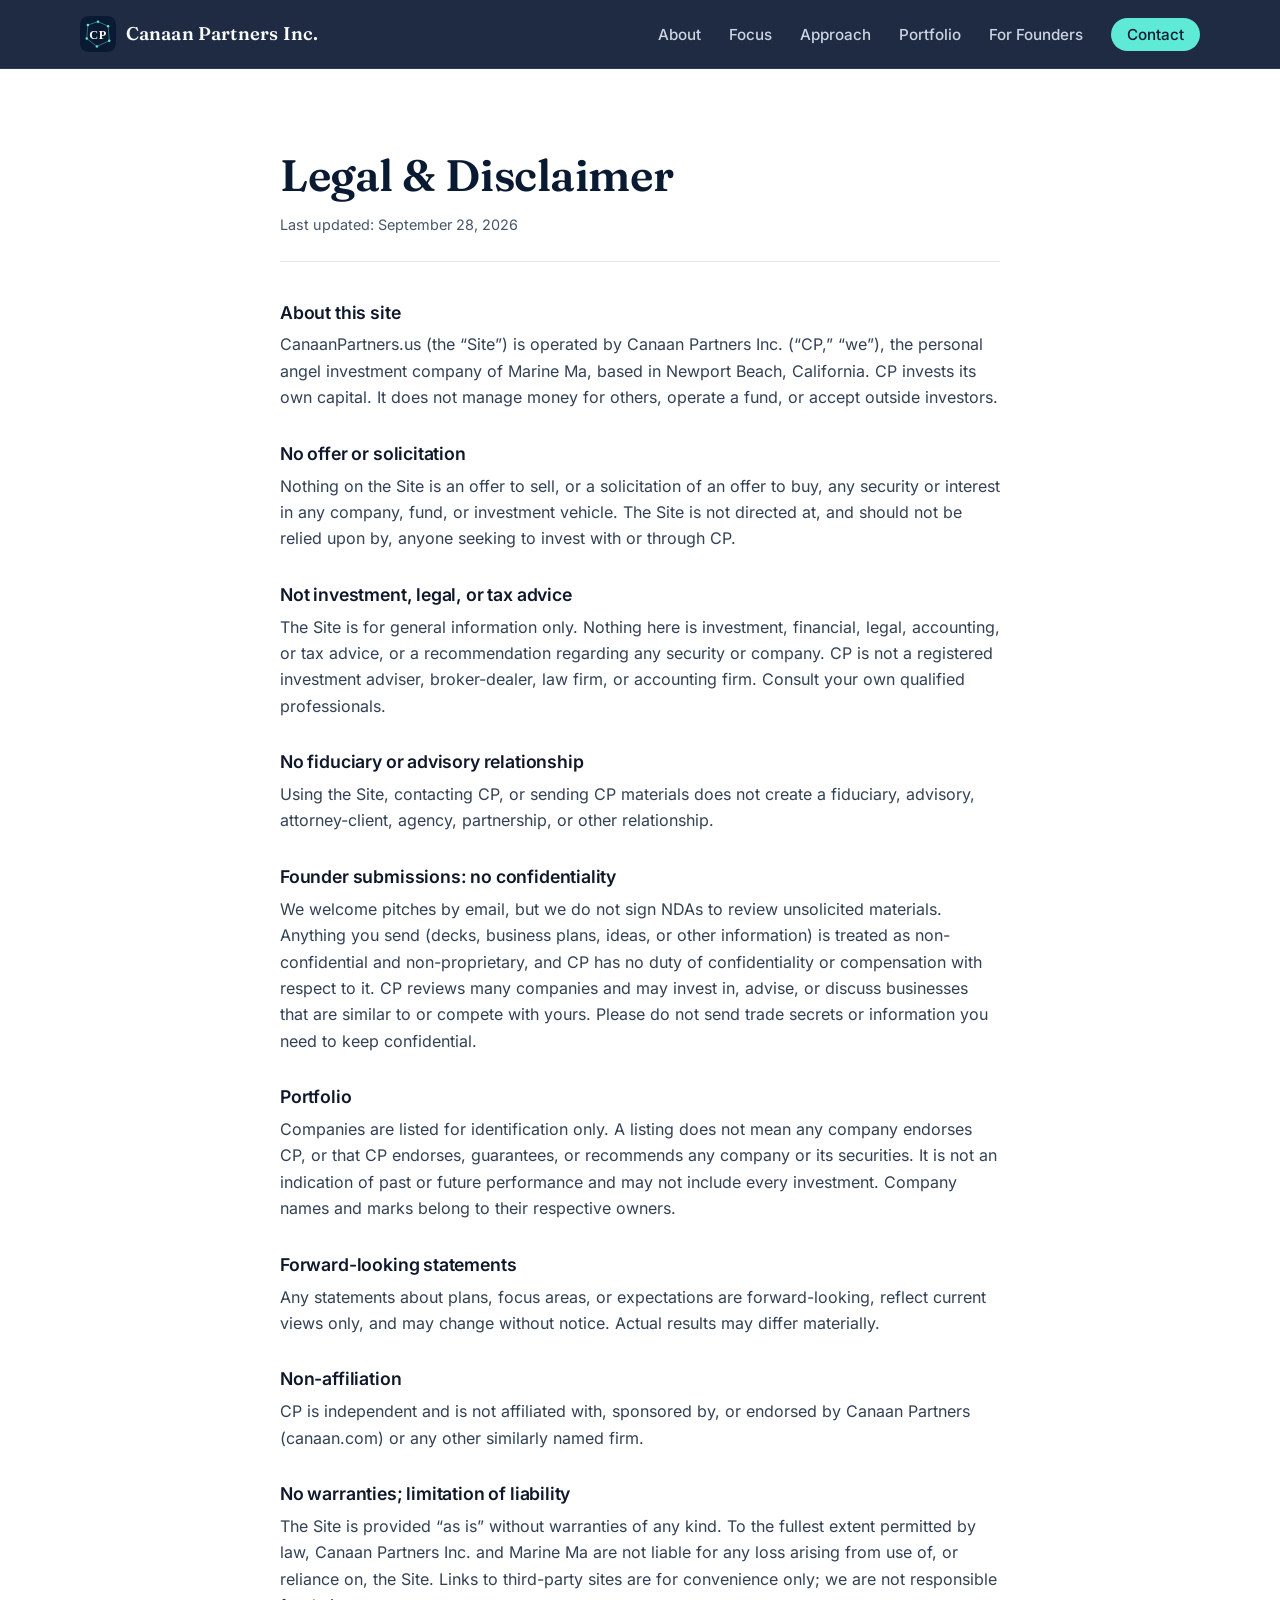
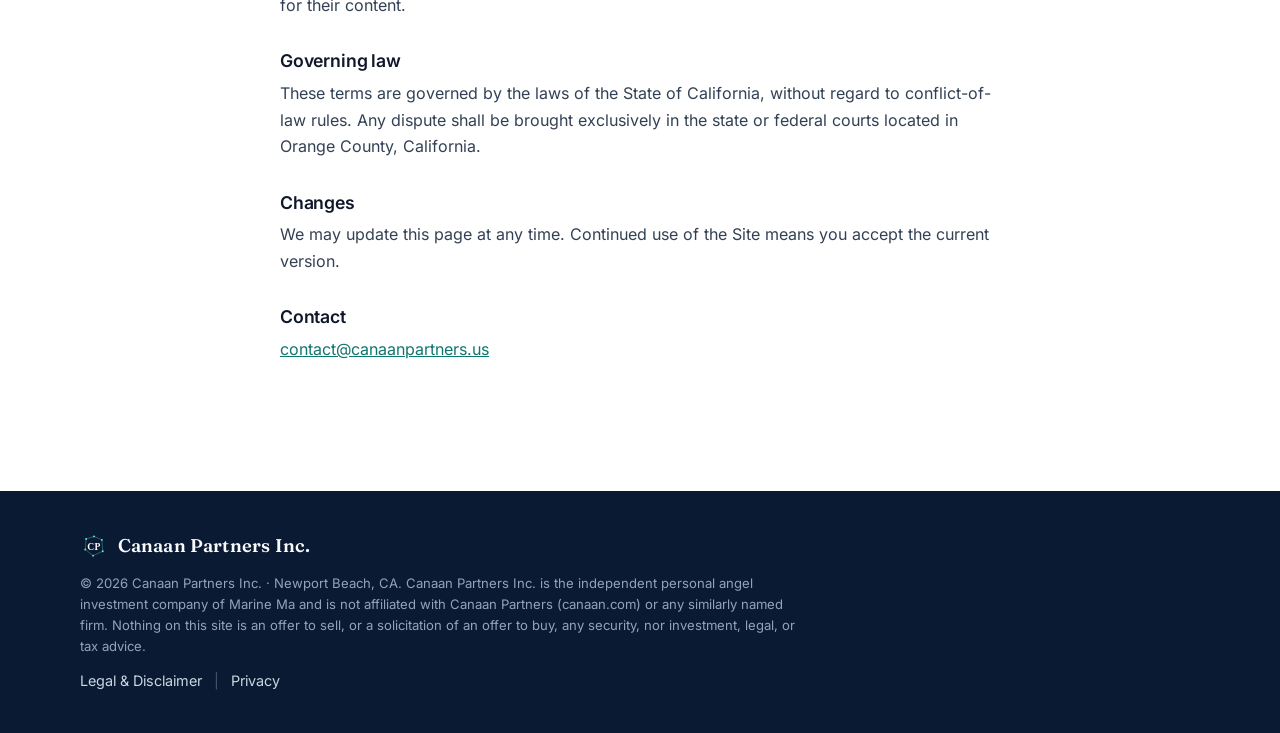
==== legal.html @ b254f06f "Initial site for CanaanPartners.us" ====
<!doctype html>
<html lang="en">
<head>
  <meta charset="utf-8">
  <meta name="viewport" content="width=device-width, initial-scale=1">
  <title>Legal &amp; Disclaimer — Canaan Partners Inc.</title>
  <meta name="description" content="Legal information and disclaimers for CanaanPartners.us.">
  <link rel="icon" type="image/svg+xml" href="assets/favicon.svg">
  <link rel="stylesheet" href="assets/styles.css">
</head>
<body>
  <header class="site-header" id="top">
    <nav class="nav container" aria-label="Primary">
      <a class="brand" href="index.html"><img src="assets/logo.svg" alt="" width="36" height="36"><span>Canaan Partners Inc.</span></a>
      <button class="nav-toggle" aria-expanded="false" aria-controls="nav-links" aria-label="Toggle menu"><span></span><span></span><span></span></button>
      <ul class="nav-links" id="nav-links">
        <li><a href="index.html#about">About</a></li>
        <li><a href="index.html#focus">Focus</a></li>
        <li><a href="index.html#approach">Approach</a></li>
        <li><a href="index.html#portfolio">Portfolio</a></li>
        <li><a href="index.html#founders">For Founders</a></li>
        <li><a href="index.html#contact" class="nav-cta">Contact</a></li>
      </ul>
    </nav>
  </header>

  <main class="legal-page">
    <div class="container legal">
      <h1>Legal &amp; Disclaimer</h1>
      <p class="updated">Last updated: September 28, 2026</p>
      <section>
        <h2>About this site</h2>
        <p>CanaanPartners.us (the “Site”) is operated by Canaan Partners Inc. (“CP,” “we”), the personal angel investment company of Marine Ma, based in Newport Beach, California. CP invests its own capital. It does not manage money for others, operate a fund, or accept outside investors.</p>
      </section>
      <section>
        <h2>No offer or solicitation</h2>
        <p>Nothing on the Site is an offer to sell, or a solicitation of an offer to buy, any security or interest in any company, fund, or investment vehicle. The Site is not directed at, and should not be relied upon by, anyone seeking to invest with or through CP.</p>
      </section>
      <section>
        <h2>Not investment, legal, or tax advice</h2>
        <p>The Site is for general information only. Nothing here is investment, financial, legal, accounting, or tax advice, or a recommendation regarding any security or company. CP is not a registered investment adviser, broker-dealer, law firm, or accounting firm. Consult your own qualified professionals.</p>
      </section>
      <section>
        <h2>No fiduciary or advisory relationship</h2>
        <p>Using the Site, contacting CP, or sending CP materials does not create a fiduciary, advisory, attorney-client, agency, partnership, or other relationship.</p>
      </section>
      <section>
        <h2>Founder submissions: no confidentiality</h2>
        <p>We welcome pitches by email, but we do not sign NDAs to review unsolicited materials. Anything you send (decks, business plans, ideas, or other information) is treated as non-confidential and non-proprietary, and CP has no duty of confidentiality or compensation with respect to it. CP reviews many companies and may invest in, advise, or discuss businesses that are similar to or compete with yours. Please do not send trade secrets or information you need to keep confidential.</p>
      </section>
      <section>
        <h2>Portfolio</h2>
        <p>Companies are listed for identification only. A listing does not mean any company endorses CP, or that CP endorses, guarantees, or recommends any company or its securities. It is not an indication of past or future performance and may not include every investment. Company names and marks belong to their respective owners.</p>
      </section>
      <section>
        <h2>Forward-looking statements</h2>
        <p>Any statements about plans, focus areas, or expectations are forward-looking, reflect current views only, and may change without notice. Actual results may differ materially.</p>
      </section>
      <section>
        <h2>Non-affiliation</h2>
        <p>CP is independent and is not affiliated with, sponsored by, or endorsed by Canaan Partners (canaan.com) or any other similarly named firm.</p>
      </section>
      <section>
        <h2>No warranties; limitation of liability</h2>
        <p>The Site is provided “as is” without warranties of any kind. To the fullest extent permitted by law, Canaan Partners Inc. and Marine Ma are not liable for any loss arising from use of, or reliance on, the Site. Links to third-party sites are for convenience only; we are not responsible for their content.</p>
      </section>
      <section>
        <h2>Governing law</h2>
        <p>These terms are governed by the laws of the State of California, without regard to conflict-of-law rules. Any dispute shall be brought exclusively in the state or federal courts located in Orange County, California.</p>
      </section>
      <section>
        <h2>Changes</h2>
        <p>We may update this page at any time. Continued use of the Site means you accept the current version.</p>
      </section>
      <section>
        <h2>Contact</h2>
        <p><a href="mailto:contact@canaanpartners.us">contact@canaanpartners.us</a></p>
      </section>
    </div>
  </main>

  <footer class="site-footer">
    <div class="container footer-inner">
      <a class="brand" href="index.html"><img src="assets/logo.svg" alt="" width="28" height="28"><span>Canaan Partners Inc.</span></a>
      <p class="disclaimer">© 2026 Canaan Partners Inc. · Newport Beach, CA. Canaan Partners Inc. is the independent personal angel investment company of Marine Ma and is not affiliated with Canaan Partners (canaan.com) or any similarly named firm. Nothing on this site is an offer to sell, or a solicitation of an offer to buy, any security, nor investment, legal, or tax advice.</p>
      <p class="footer-links"><a href="legal.html">Legal &amp; Disclaimer</a> <span aria-hidden="true">|</span> <a href="privacy.html">Privacy</a></p>
    </div>
  </footer>

  <script src="assets/main.js"></script>
</body>
</html>
---- assets/styles.css ----
/* Self-hosted fonts (SIL OFL 1.1; licenses in assets/fonts/) */
@font-face { font-family: "Fraunces"; font-style: normal; font-weight: 400; font-display: swap; src: url("fonts/fraunces-latin-400-normal.woff2") format("woff2"); }
@font-face { font-family: "Fraunces"; font-style: normal; font-weight: 600; font-display: swap; src: url("fonts/fraunces-latin-600-normal.woff2") format("woff2"); }
@font-face { font-family: "Inter"; font-style: normal; font-weight: 400; font-display: swap; src: url("fonts/inter-latin-400-normal.woff2") format("woff2"); }
@font-face { font-family: "Inter"; font-style: normal; font-weight: 500; font-display: swap; src: url("fonts/inter-latin-500-normal.woff2") format("woff2"); }
@font-face { font-family: "Inter"; font-style: normal; font-weight: 600; font-display: swap; src: url("fonts/inter-latin-600-normal.woff2") format("woff2"); }

:root {
  --navy: #0b1a33;
  --navy-2: #102447;
  --ink: #0f172a;
  --muted: #475569;
  --line: #e2e8f0;
  --bg: #ffffff;
  --bg-alt: #f5f8fb;
  --teal: #5eead4;
  --teal-deep: #0f766e;
  --radius: 14px;
  --serif: "Fraunces", Georgia, "Times New Roman", "Songti SC", "Noto Serif SC", "Noto Serif CJK SC", serif;
  --sans: "Inter", system-ui, -apple-system, "Segoe UI", Roboto, "Helvetica Neue", Arial, "PingFang SC", "Noto Sans SC", "Noto Sans CJK SC", "Microsoft YaHei", sans-serif;
}
* { box-sizing: border-box; }
html { scroll-behavior: smooth; }
body { margin: 0; font-family: var(--sans); color: var(--ink); background: var(--bg); line-height: 1.65; -webkit-font-smoothing: antialiased; }
img, svg { max-width: 100%; display: block; }
a { color: var(--teal-deep); }
h1, h2, h3 { line-height: 1.2; margin: 0 0 .6em; }
h1, h2 { font-family: var(--serif); font-weight: 600; letter-spacing: -.01em; }
h2 { font-size: clamp(1.75rem, 3.2vw, 2.5rem); }
h3 { font-size: 1.125rem; font-weight: 600; }
p { margin: 0 0 1em; }
.container { width: min(1120px, 100% - 2.5rem); margin-inline: auto; }

/* Header */
.site-header { position: sticky; top: 0; z-index: 50; background: rgba(11, 26, 51, .92); backdrop-filter: blur(10px); border-bottom: 1px solid rgba(94, 234, 212, .12); }
.nav { display: flex; align-items: center; justify-content: space-between; height: 68px; }
.brand { display: inline-flex; align-items: center; gap: .6rem; text-decoration: none; color: #f8fafc; font-family: var(--serif); font-weight: 600; font-size: 1.15rem; letter-spacing: .01em; }
.brand img { border-radius: 8px; }
.nav-links { display: flex; gap: 1.75rem; list-style: none; margin: 0; padding: 0; align-items: center; }
.nav-links a { color: #cbd5e1; text-decoration: none; font-size: .95rem; font-weight: 500; transition: color .2s; }
.nav-links a:hover { color: #fff; }
.nav-links .nav-cta { color: var(--navy); background: var(--teal); padding: .45rem 1rem; border-radius: 999px; }
.nav-links .nav-cta:hover { color: var(--navy); background: #99f6e4; }
.nav-toggle { display: none; background: none; border: 0; padding: .5rem; cursor: pointer; }
.nav-toggle span { display: block; width: 22px; height: 2px; background: #e2e8f0; margin: 5px 0; border-radius: 2px; }

/* Hero */
.hero { position: relative; overflow: hidden; background: radial-gradient(1200px 600px at 75% 30%, #14315e 0%, var(--navy) 60%); color: #e2e8f0; padding: clamp(5rem, 12vw, 9rem) 0 clamp(5rem, 10vw, 8rem); }
.hero-network { position: absolute; inset: 0; width: 100%; height: 100%; opacity: .9; }
.hero-inner { position: relative; max-width: 1120px; }
.hero h1 { font-size: clamp(2.75rem, 7vw, 5rem); color: #fff; margin-bottom: .3em; }
.lede { font-size: clamp(1.1rem, 2vw, 1.35rem); max-width: 36ch; color: #cbd5e1; }
.eyebrow { text-transform: uppercase; letter-spacing: .14em; font-size: .78rem; font-weight: 600; color: var(--teal); margin-bottom: 1rem; }
.eyebrow.dark { color: var(--teal-deep); }
.hero-actions { display: flex; gap: 1rem; flex-wrap: wrap; margin-top: 2rem; }
.btn { display: inline-block; padding: .8rem 1.5rem; border-radius: 999px; font-weight: 600; text-decoration: none; transition: transform .15s, background .2s, border-color .2s; }
.btn:hover { transform: translateY(-1px); }
.btn-primary { background: var(--teal); color: var(--navy); }
.btn-primary:hover { background: #99f6e4; }
.btn-ghost { border: 1px solid rgba(226, 232, 240, .35); color: #e2e8f0; }
.btn-ghost:hover { border-color: var(--teal); }

/* Sections */
.section { padding: clamp(4rem, 8vw, 6.5rem) 0; }
.section-alt { background: var(--bg-alt); background-image: radial-gradient(rgba(15, 118, 110, .08) 1px, transparent 1px); background-size: 22px 22px; }
.section-intro { color: var(--muted); max-width: 60ch; font-size: 1.05rem; margin-bottom: 2.5rem; }
.two-col { display: grid; grid-template-columns: 1fr 1.2fr; gap: clamp(2rem, 5vw, 5rem); align-items: start; }
.prose p { color: var(--muted); font-size: 1.075rem; }

/* Cards */
.cards { display: grid; grid-template-columns: repeat(auto-fit, minmax(290px, 1fr)); gap: 1.25rem; }
.card { background: #fff; border: 1px solid var(--line); border-radius: var(--radius); padding: 1.75rem; transition: transform .2s, box-shadow .2s, border-color .2s; }
.card:hover { transform: translateY(-3px); box-shadow: 0 12px 30px -12px rgba(11, 26, 51, .18); border-color: rgba(15, 118, 110, .35); }
.card-icon { width: 44px; height: 44px; color: var(--teal-deep); margin-bottom: 1rem; }
.card p { color: var(--muted); margin: 0; font-size: .98rem; }

/* Steps */
.steps { list-style: none; padding: 0; margin: 2rem 0 3rem; display: grid; grid-template-columns: repeat(3, 1fr); gap: 2rem; counter-reset: none; }
.steps li { border-top: 2px solid var(--navy); padding-top: 1.25rem; }
.step-num { font-family: var(--serif); font-size: 1.5rem; color: var(--teal-deep); display: block; margin-bottom: .5rem; }
.steps p { color: var(--muted); margin: 0; }

.about-meta { list-style: none; padding: 0; margin: 1.5rem 0 0; display: grid; gap: .4rem; }
.about-meta li { font-weight: 500; color: var(--ink); }
.about-meta span { text-transform: uppercase; letter-spacing: .12em; font-size: .75rem; font-weight: 600; color: var(--muted); margin-right: .6rem; }
.prose .about-intro { font-size: 1.2rem; color: var(--ink); line-height: 1.55; }
.founder-card { margin-top: 2rem; padding: 1.5rem 1.75rem; border: 1px solid var(--line); border-left: 3px solid var(--teal-deep); border-radius: var(--radius); background: var(--bg-alt); }
.founder-card .founder-name { font-family: var(--serif); font-size: 1.35rem; font-weight: 600; color: var(--navy); margin: 0; }
.prose .founder-card .founder-role { font-size: .85rem; text-transform: uppercase; letter-spacing: .1em; color: var(--teal-deep); font-weight: 600; margin: .15rem 0 1rem; }
.founder-card ul { margin: 0; padding-left: 1.1rem; color: var(--muted); font-size: .98rem; }
.founder-card li { margin-bottom: .5rem; }
.founder-card li:last-child { margin-bottom: 0; }
.founder-card li::marker { color: var(--teal-deep); }

.memoriam-card { margin-top: 1.25rem; background: #fafbfc; border-left-color: #94a3b8; }
.memoriam-card .founder-name { color: #334155; }
.memoriam-tag { font-family: var(--sans); font-size: .9rem; font-weight: 400; color: #64748b; font-style: italic; }
.prose .memoriam-card .founder-role { color: #64748b; }
.prose .memoriam-card .memoriam-text { margin: 0; color: var(--muted); font-size: .98rem; }

/* Portfolio */
.portfolio-grid { list-style: none; padding: 0; margin: 2rem 0 0; display: grid; grid-template-columns: repeat(auto-fit, minmax(190px, 1fr)); gap: 1.25rem; }
.wordmark { display: flex; align-items: center; justify-content: center; min-height: 120px; padding: 1.5rem 1rem; background: #fff; border: 1px solid var(--line); border-radius: var(--radius); font-family: var(--serif); font-size: 1.4rem; font-weight: 600; color: var(--navy); text-align: center; letter-spacing: .01em; word-break: break-word; }
.wordmark:lang(zh-Hans) { font-family: "PingFang SC", "Noto Sans SC", "Noto Sans CJK SC", "Microsoft YaHei", "Source Han Sans SC", sans-serif; letter-spacing: .08em; }
.section-dark a { color: var(--teal); }

/* Founders */
.section-dark { background: linear-gradient(160deg, var(--navy) 0%, var(--navy-2) 100%); color: #e2e8f0; position: relative; overflow: hidden; }
.section-dark::after { content: ""; position: absolute; right: -120px; top: -120px; width: 420px; height: 420px; border-radius: 50%; border: 1px solid rgba(94, 234, 212, .15); box-shadow: 0 0 0 60px rgba(94, 234, 212, .03), 0 0 0 120px rgba(94, 234, 212, .02); pointer-events: none; }
.section-dark h2 { color: #fff; }
.section-dark .container { position: relative; z-index: 1; }
.lede-sm { color: #cbd5e1; font-size: 1.1rem; max-width: 40ch; }
.list-title { color: #fff; }
.checklist { list-style: none; padding: 0; margin: 0 0 2rem; }
.checklist li { position: relative; padding-left: 1.9rem; margin-bottom: .75rem; color: #cbd5e1; }
.checklist li::before { content: ""; position: absolute; left: 0; top: .45em; width: 14px; height: 14px; border-radius: 50%; border: 2px solid var(--teal); box-shadow: inset 0 0 0 3px var(--navy), inset 0 0 0 10px var(--teal); }
.fine { margin-top: 1.25rem; color: #94a3b8; font-size: .95rem; }

/* Contact */
.contact-grid { display: grid; grid-template-columns: repeat(2, 1fr); max-width: 760px; gap: 1.25rem; }
.contact-item { border: 1px solid var(--line); border-radius: var(--radius); padding: 1.5rem; }
.contact-item h3 { font-size: .8rem; text-transform: uppercase; letter-spacing: .12em; color: var(--muted); }
.contact-item p { margin: 0; }

/* Footer */
.site-footer { background: var(--navy); color: #94a3b8; padding: 2.5rem 0; font-size: .9rem; }
.footer-inner { display: grid; gap: .75rem; }
.footer-inner p { margin: 0; }
.disclaimer { font-size: .82rem; color: #94a3b8; max-width: 90ch; line-height: 1.6; }
.footer-links a { color: #cbd5e1; text-decoration: none; }
.footer-links a:hover { color: var(--teal); text-decoration: underline; }
.footer-links span { margin: 0 .5rem; color: #475569; }

/* Legal pages */
.legal-page { padding: clamp(3rem, 7vw, 5rem) 0 clamp(4rem, 8vw, 6rem); }
.legal { max-width: 720px; }
.legal h1 { font-size: clamp(2rem, 5vw, 2.75rem); margin-bottom: .25em; color: var(--navy); }
.legal .updated { color: var(--muted); font-size: .9rem; margin-bottom: 2.5rem; padding-bottom: 1.5rem; border-bottom: 1px solid var(--line); }
.legal section { margin-bottom: 2rem; }
.legal h2 { font-family: var(--sans); font-size: 1.1rem; font-weight: 600; color: var(--ink); margin-bottom: .5em; }
.legal p { color: #334155; font-size: 1rem; overflow-wrap: anywhere; }

/* Responsive */
@media (max-width: 860px) {
  .two-col, .steps, .contact-grid { grid-template-columns: 1fr; }
  .steps { gap: 1.5rem; }
}
@media (max-width: 720px) {
  .nav-toggle { display: block; }
  .nav-links { display: none; position: absolute; top: 68px; left: 0; right: 0; flex-direction: column; align-items: flex-start; gap: 0; background: var(--navy); padding: .5rem 1.25rem 1.25rem; border-bottom: 1px solid rgba(94, 234, 212, .15); }
  .nav-links.open { display: flex; }
  .nav-links li { width: 100%; }
  .nav-links a { display: block; padding: .75rem 0; }
  .nav-links .nav-cta { display: inline-block; margin-top: .5rem; padding: .5rem 1.1rem; }
  .hero-network { opacity: .55; }
  .cards { grid-template-columns: 1fr; }
}
@media (prefers-reduced-motion: reduce) { html { scroll-behavior: auto; } * { transition: none !important; } }
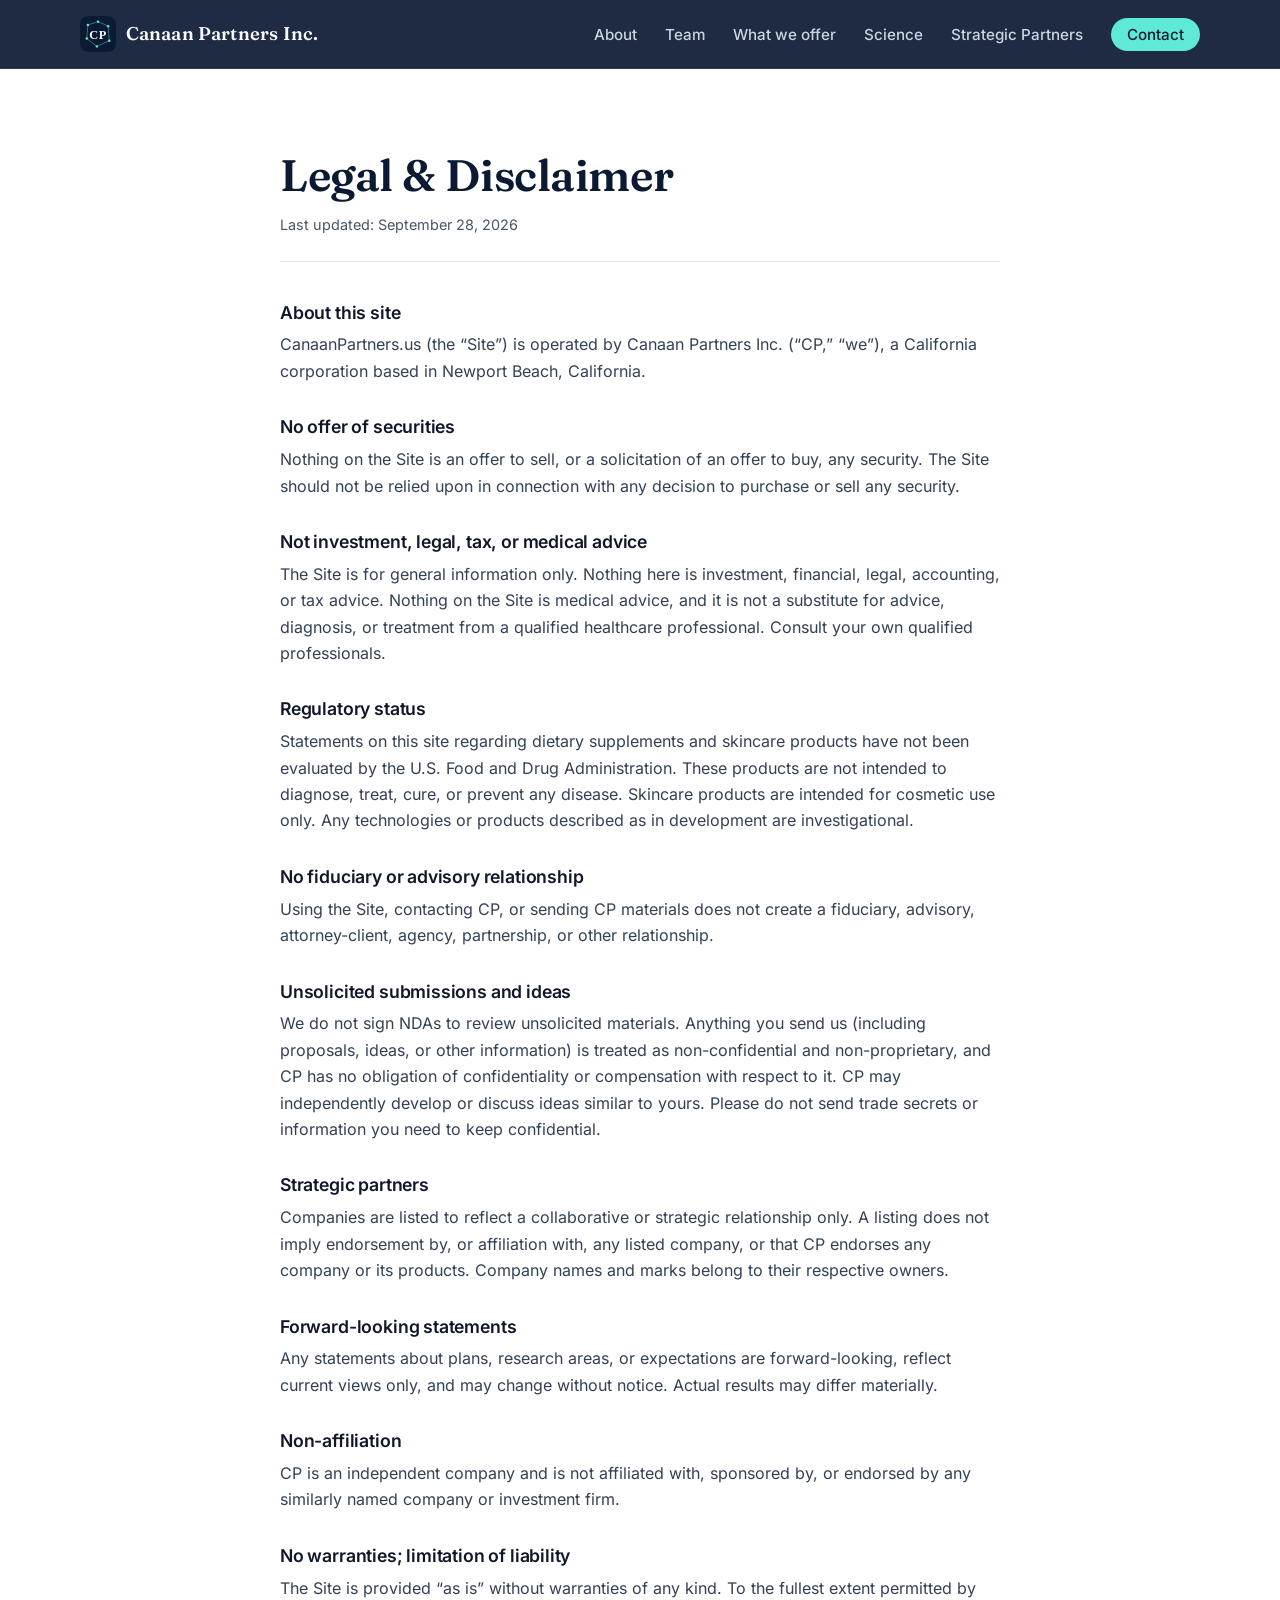
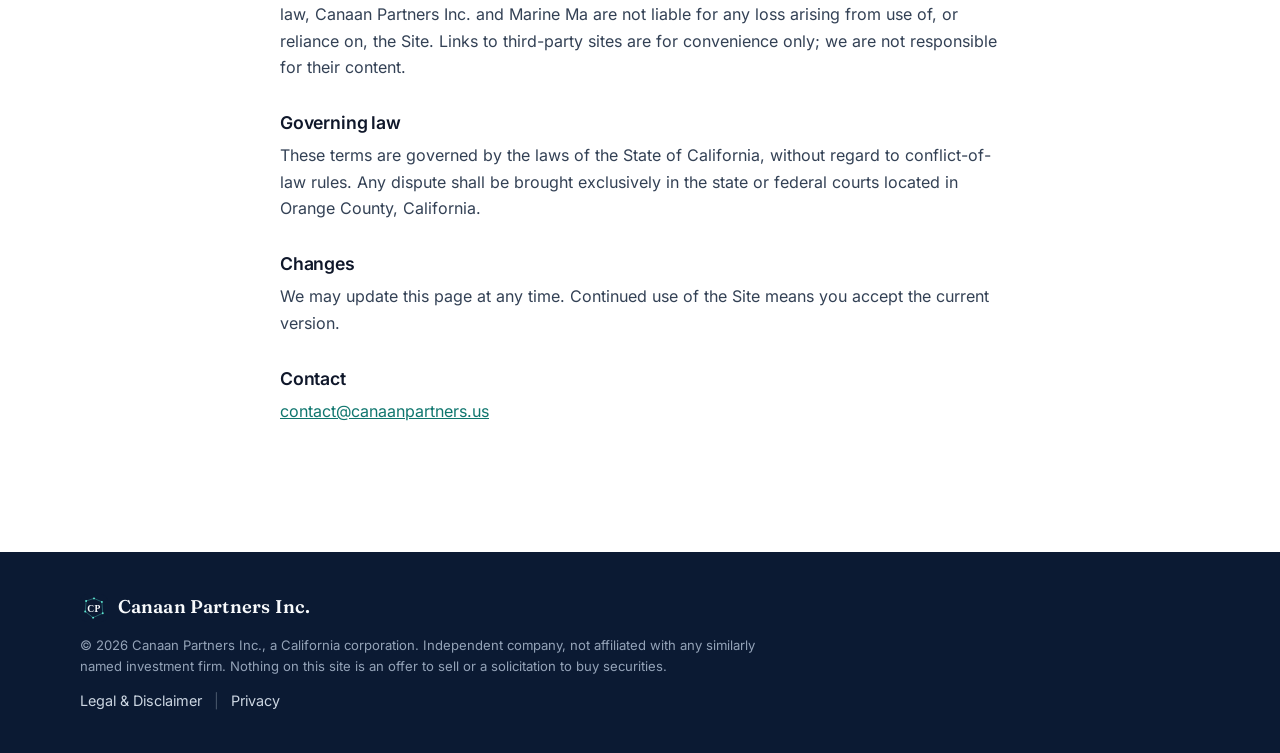
==== commit b9c2e8a8: "Reposition as biotech company" ====
--- a/legal.html
+++ b/legal.html
@@ -15,10 +15,10 @@
       <button class="nav-toggle" aria-expanded="false" aria-controls="nav-links" aria-label="Toggle menu"><span></span><span></span><span></span></button>
       <ul class="nav-links" id="nav-links">
         <li><a href="index.html#about">About</a></li>
-        <li><a href="index.html#focus">Focus</a></li>
-        <li><a href="index.html#approach">Approach</a></li>
-        <li><a href="index.html#portfolio">Portfolio</a></li>
-        <li><a href="index.html#founders">For Founders</a></li>
+        <li><a href="index.html#team">Team</a></li>
+        <li><a href="index.html#offer">What we offer</a></li>
+        <li><a href="index.html#science">Science</a></li>
+        <li><a href="index.html#partners">Strategic Partners</a></li>
         <li><a href="index.html#contact" class="nav-cta">Contact</a></li>
       </ul>
     </nav>
@@ -30,35 +30,39 @@
       <p class="updated">Last updated: September 28, 2026</p>
       <section>
         <h2>About this site</h2>
-        <p>CanaanPartners.us (the “Site”) is operated by Canaan Partners Inc. (“CP,” “we”), the personal angel investment company of Marine Ma, based in Newport Beach, California. CP invests its own capital. It does not manage money for others, operate a fund, or accept outside investors.</p>
+        <p>CanaanPartners.us (the “Site”) is operated by Canaan Partners Inc. (“CP,” “we”), a California corporation based in Newport Beach, California.</p>
       </section>
       <section>
-        <h2>No offer or solicitation</h2>
-        <p>Nothing on the Site is an offer to sell, or a solicitation of an offer to buy, any security or interest in any company, fund, or investment vehicle. The Site is not directed at, and should not be relied upon by, anyone seeking to invest with or through CP.</p>
+        <h2>No offer of securities</h2>
+        <p>Nothing on the Site is an offer to sell, or a solicitation of an offer to buy, any security. The Site should not be relied upon in connection with any decision to purchase or sell any security.</p>
       </section>
       <section>
-        <h2>Not investment, legal, or tax advice</h2>
-        <p>The Site is for general information only. Nothing here is investment, financial, legal, accounting, or tax advice, or a recommendation regarding any security or company. CP is not a registered investment adviser, broker-dealer, law firm, or accounting firm. Consult your own qualified professionals.</p>
+        <h2>Not investment, legal, tax, or medical advice</h2>
+        <p>The Site is for general information only. Nothing here is investment, financial, legal, accounting, or tax advice. Nothing on the Site is medical advice, and it is not a substitute for advice, diagnosis, or treatment from a qualified healthcare professional. Consult your own qualified professionals.</p>
+      </section>
+      <section>
+        <h2>Regulatory status</h2>
+        <p>Statements on this site regarding dietary supplements and skincare products have not been evaluated by the U.S. Food and Drug Administration. These products are not intended to diagnose, treat, cure, or prevent any disease. Skincare products are intended for cosmetic use only. Any technologies or products described as in development are investigational.</p>
       </section>
       <section>
         <h2>No fiduciary or advisory relationship</h2>
         <p>Using the Site, contacting CP, or sending CP materials does not create a fiduciary, advisory, attorney-client, agency, partnership, or other relationship.</p>
       </section>
       <section>
-        <h2>Founder submissions: no confidentiality</h2>
-        <p>We welcome pitches by email, but we do not sign NDAs to review unsolicited materials. Anything you send (decks, business plans, ideas, or other information) is treated as non-confidential and non-proprietary, and CP has no duty of confidentiality or compensation with respect to it. CP reviews many companies and may invest in, advise, or discuss businesses that are similar to or compete with yours. Please do not send trade secrets or information you need to keep confidential.</p>
+        <h2>Unsolicited submissions and ideas</h2>
+        <p>We do not sign NDAs to review unsolicited materials. Anything you send us (including proposals, ideas, or other information) is treated as non-confidential and non-proprietary, and CP has no obligation of confidentiality or compensation with respect to it. CP may independently develop or discuss ideas similar to yours. Please do not send trade secrets or information you need to keep confidential.</p>
       </section>
       <section>
-        <h2>Portfolio</h2>
-        <p>Companies are listed for identification only. A listing does not mean any company endorses CP, or that CP endorses, guarantees, or recommends any company or its securities. It is not an indication of past or future performance and may not include every investment. Company names and marks belong to their respective owners.</p>
+        <h2>Strategic partners</h2>
+        <p>Companies are listed to reflect a collaborative or strategic relationship only. A listing does not imply endorsement by, or affiliation with, any listed company, or that CP endorses any company or its products. Company names and marks belong to their respective owners.</p>
       </section>
       <section>
         <h2>Forward-looking statements</h2>
-        <p>Any statements about plans, focus areas, or expectations are forward-looking, reflect current views only, and may change without notice. Actual results may differ materially.</p>
+        <p>Any statements about plans, research areas, or expectations are forward-looking, reflect current views only, and may change without notice. Actual results may differ materially.</p>
       </section>
       <section>
         <h2>Non-affiliation</h2>
-        <p>CP is independent and is not affiliated with, sponsored by, or endorsed by Canaan Partners (canaan.com) or any other similarly named firm.</p>
+        <p>CP is an independent company and is not affiliated with, sponsored by, or endorsed by any similarly named company or investment firm.</p>
       </section>
       <section>
         <h2>No warranties; limitation of liability</h2>
@@ -82,7 +86,7 @@
   <footer class="site-footer">
     <div class="container footer-inner">
       <a class="brand" href="index.html"><img src="assets/logo.svg" alt="" width="28" height="28"><span>Canaan Partners Inc.</span></a>
-      <p class="disclaimer">© 2026 Canaan Partners Inc. · Newport Beach, CA. Canaan Partners Inc. is the independent personal angel investment company of Marine Ma and is not affiliated with Canaan Partners (canaan.com) or any similarly named firm. Nothing on this site is an offer to sell, or a solicitation of an offer to buy, any security, nor investment, legal, or tax advice.</p>
+      <p class="disclaimer">© 2026 Canaan Partners Inc., a California corporation. Independent company, not affiliated with any similarly named investment firm. Nothing on this site is an offer to sell or a solicitation to buy securities.</p>
       <p class="footer-links"><a href="legal.html">Legal &amp; Disclaimer</a> <span aria-hidden="true">|</span> <a href="privacy.html">Privacy</a></p>
     </div>
   </footer>
--- a/assets/styles.css
+++ b/assets/styles.css
@@ -68,7 +68,7 @@
 .prose p { color: var(--muted); font-size: 1.075rem; }
 
 /* Cards */
-.cards { display: grid; grid-template-columns: repeat(auto-fit, minmax(290px, 1fr)); gap: 1.25rem; }
+.cards { display: grid; grid-template-columns: repeat(auto-fit, minmax(240px, 1fr)); gap: 1.25rem; }
 .card { background: #fff; border: 1px solid var(--line); border-radius: var(--radius); padding: 1.75rem; transition: transform .2s, box-shadow .2s, border-color .2s; }
 .card:hover { transform: translateY(-3px); box-shadow: 0 12px 30px -12px rgba(11, 26, 51, .18); border-color: rgba(15, 118, 110, .35); }
 .card-icon { width: 44px; height: 44px; color: var(--teal-deep); margin-bottom: 1rem; }
@@ -92,14 +92,8 @@
 .founder-card li:last-child { margin-bottom: 0; }
 .founder-card li::marker { color: var(--teal-deep); }
 
-.memoriam-card { margin-top: 1.25rem; background: #fafbfc; border-left-color: #94a3b8; }
-.memoriam-card .founder-name { color: #334155; }
-.memoriam-tag { font-family: var(--sans); font-size: .9rem; font-weight: 400; color: #64748b; font-style: italic; }
-.prose .memoriam-card .founder-role { color: #64748b; }
-.prose .memoriam-card .memoriam-text { margin: 0; color: var(--muted); font-size: .98rem; }
-
-/* Portfolio */
-.portfolio-grid { list-style: none; padding: 0; margin: 2rem 0 0; display: grid; grid-template-columns: repeat(auto-fit, minmax(190px, 1fr)); gap: 1.25rem; }
+/* Strategic partners */
+.partners-grid { list-style: none; padding: 0; margin: 2rem 0 0; display: grid; grid-template-columns: repeat(auto-fit, minmax(190px, 1fr)); gap: 1.25rem; }
 .wordmark { display: flex; align-items: center; justify-content: center; min-height: 120px; padding: 1.5rem 1rem; background: #fff; border: 1px solid var(--line); border-radius: var(--radius); font-family: var(--serif); font-size: 1.4rem; font-weight: 600; color: var(--navy); text-align: center; letter-spacing: .01em; word-break: break-word; }
 .wordmark:lang(zh-Hans) { font-family: "PingFang SC", "Noto Sans SC", "Noto Sans CJK SC", "Microsoft YaHei", "Source Han Sans SC", sans-serif; letter-spacing: .08em; }
 .section-dark a { color: var(--teal); }
@@ -156,3 +150,25 @@
   .cards { grid-template-columns: 1fr; }
 }
 @media (prefers-reduced-motion: reduce) { html { scroll-behavior: auto; } * { transition: none !important; } }
+
+.partners-note { margin-top: 1.5rem; color: var(--muted); font-size: .9rem; max-width: 70ch; }
+
+
+.hero-vision { margin-top: 1.25rem; color: #e2e8f0; font-family: var(--serif); font-size: clamp(1.05rem, 1.8vw, 1.2rem); }
+.hero-vision span { font-family: var(--sans); text-transform: uppercase; letter-spacing: .14em; font-size: .72rem; font-weight: 600; color: var(--teal); margin-right: .6rem; }
+
+#offer .cards { grid-template-columns: repeat(auto-fit, minmax(200px, 1fr)); }
+.soon { display: inline-block; margin-left: .35rem; padding: .1rem .5rem; border-radius: 999px; background: rgba(15,118,110,.1); color: var(--teal-deep); font-size: .7rem; font-weight: 600; letter-spacing: .06em; text-transform: uppercase; vertical-align: middle; }
+.fda-note { margin-top: 1.75rem; padding-top: 1rem; border-top: 1px solid var(--line); color: var(--muted); font-size: .82rem; max-width: 90ch; }
+
+.area-list { list-style: none; padding: 0; margin: 1.5rem 0 0; display: flex; flex-wrap: wrap; gap: .75rem; }
+.area-list li { padding: .7rem 1.25rem; border: 1px solid rgba(15,118,110,.3); border-radius: 999px; background: #fff; color: var(--navy); font-weight: 500; }
+
+.team-grid { display: grid; grid-template-columns: 1fr 1fr; gap: 1.25rem; margin-top: 2rem; align-items: stretch; }
+.team-grid .founder-card { margin-top: 0; background: #fff; }
+.team-lead { grid-column: 1 / -1; }
+.team-card { display: flex; flex-direction: column; justify-content: center; }
+.prose .founder-card .founder-role, .team-grid .founder-card .founder-role { font-size: .85rem; text-transform: uppercase; letter-spacing: .1em; color: var(--teal-deep); font-weight: 600; margin: .15rem 0 1rem; }
+.team-card { justify-content: flex-start; }
+.team-bio { margin: 0; color: var(--muted); font-size: .95rem; }
+@media (max-width: 860px) { .team-grid { grid-template-columns: 1fr; } .team-lead { grid-column: auto; } }
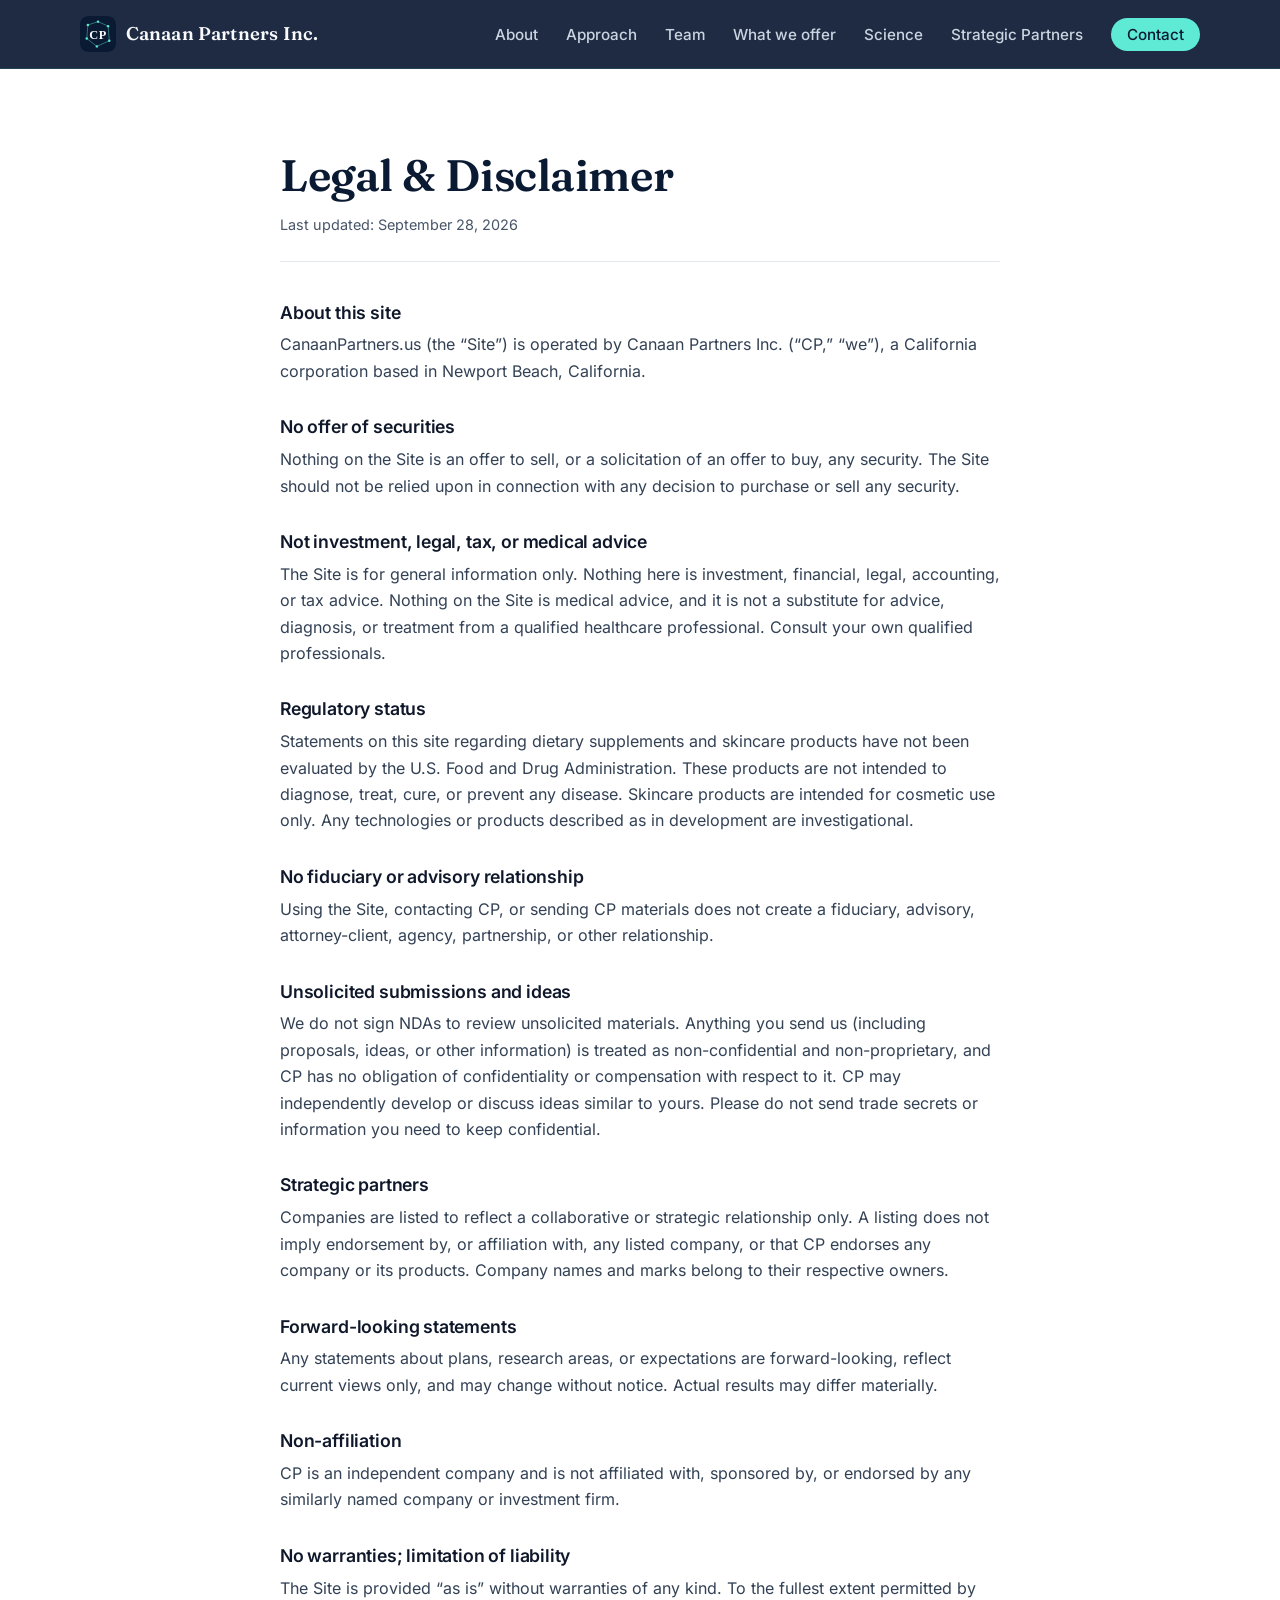
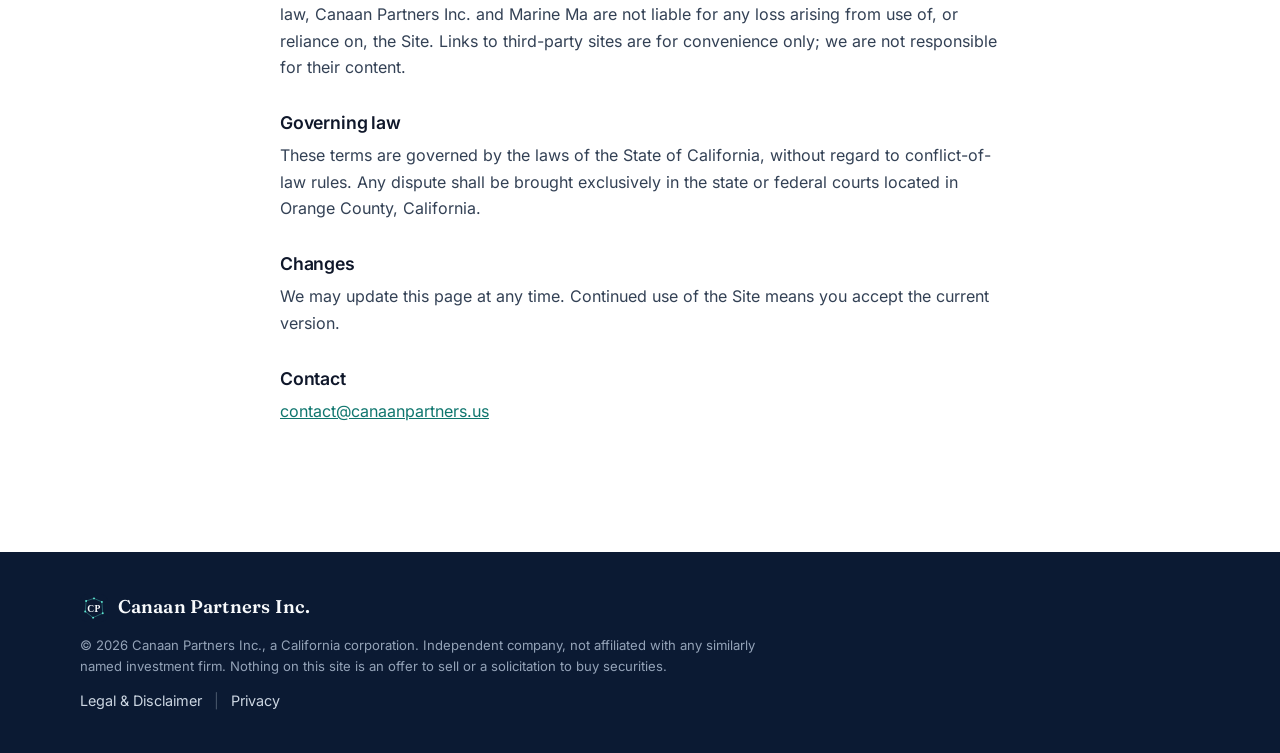
==== commit 678daa1b: "Add R.E.D. approach to hero; trim founder bio" ====
--- a/legal.html
+++ b/legal.html
@@ -15,6 +15,7 @@
       <button class="nav-toggle" aria-expanded="false" aria-controls="nav-links" aria-label="Toggle menu"><span></span><span></span><span></span></button>
       <ul class="nav-links" id="nav-links">
         <li><a href="index.html#about">About</a></li>
+        <li><a href="index.html#approach">Approach</a></li>
         <li><a href="index.html#team">Team</a></li>
         <li><a href="index.html#offer">What we offer</a></li>
         <li><a href="index.html#science">Science</a></li>
--- a/assets/styles.css
+++ b/assets/styles.css
@@ -172,3 +172,32 @@
 .team-card { justify-content: flex-start; }
 .team-bio { margin: 0; color: var(--muted); font-size: .95rem; }
 @media (max-width: 860px) { .team-grid { grid-template-columns: 1fr; } .team-lead { grid-column: auto; } }
+
+
+/* Hero R.E.D. block */
+.hero { padding: clamp(2.5rem, 6vw, 4rem) 0 clamp(2.5rem, 5vw, 3.5rem); }
+.hero h1 { margin-bottom: .2em; }
+.hero .lede { max-width: 52ch; margin-bottom: .5rem; }
+.hero-vision { margin-top: .75rem; }
+.hero-red { margin-top: 2rem; scroll-margin-top: 90px; }
+.hero-red-title { color: #fff; font-family: var(--serif); font-size: clamp(1.15rem, 2.2vw, 1.5rem); margin-bottom: 1rem; }
+.hero-red-title span { font-family: var(--sans); text-transform: uppercase; letter-spacing: .14em; font-size: .72rem; font-weight: 600; color: var(--teal); margin-right: .75rem; vertical-align: middle; }
+.hero-red-grid { display: grid; grid-template-columns: repeat(3, 1fr); gap: 1rem; }
+.hero-red-card { display: flex; gap: 1rem; align-items: flex-start; padding: 1.1rem 1.25rem; border-radius: var(--radius); background: rgba(11,26,51,.72); border: 1px solid rgba(94,234,212,.25); backdrop-filter: blur(6px); }
+.hero-red-letter { font-family: var(--serif); font-size: 2.75rem; line-height: 1; font-weight: 600; color: var(--teal); min-width: 1.6rem; }
+.hero-red-card h3 { color: #fff; font-size: 1rem; margin: .1rem 0 .3rem; }
+.hero-red-card p { color: #cbd5e1; font-size: .9rem; line-height: 1.5; margin: 0; }
+@media (max-width: 860px) {
+  .hero-red-grid { grid-template-columns: 1fr; gap: .6rem; }
+  .hero-red { margin-top: 1rem; }
+  .hero-red-title { margin-bottom: .6rem; }
+  .hero-red-title span { display: block; margin-bottom: .2rem; }
+  .hero-red-card { padding: .75rem 1rem; gap: .85rem; }
+  .hero-red-letter { font-size: 2.1rem; min-width: 1.4rem; }
+  .hero-red-card h3 { font-size: .95rem; margin: 0 0 .15rem; }
+  .hero-red-card p { font-size: .82rem; line-height: 1.45; }
+  .hero h1 { font-size: 2.4rem; }
+  .hero .lede { font-size: 1rem; }
+  .hero-vision { font-size: 1rem; }
+  .hero .eyebrow { margin-bottom: .6rem; font-size: .7rem; }
+}
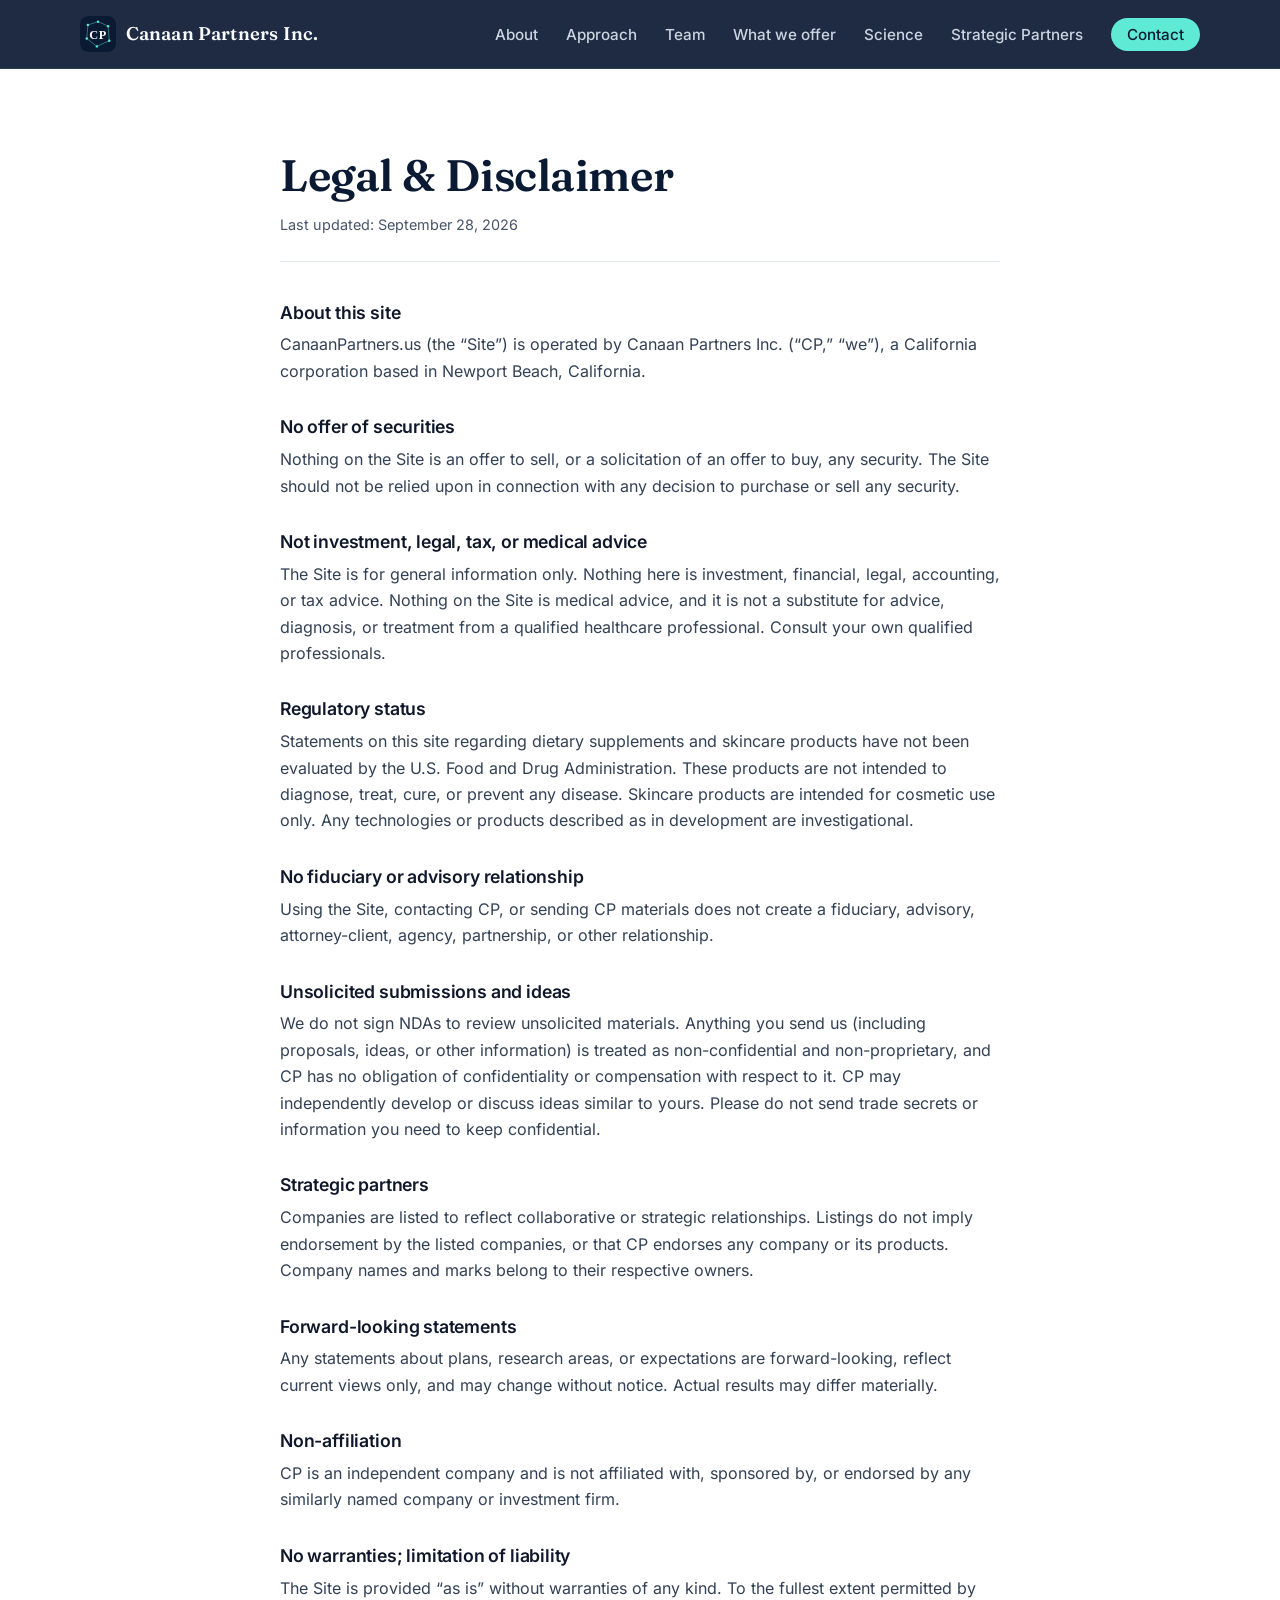
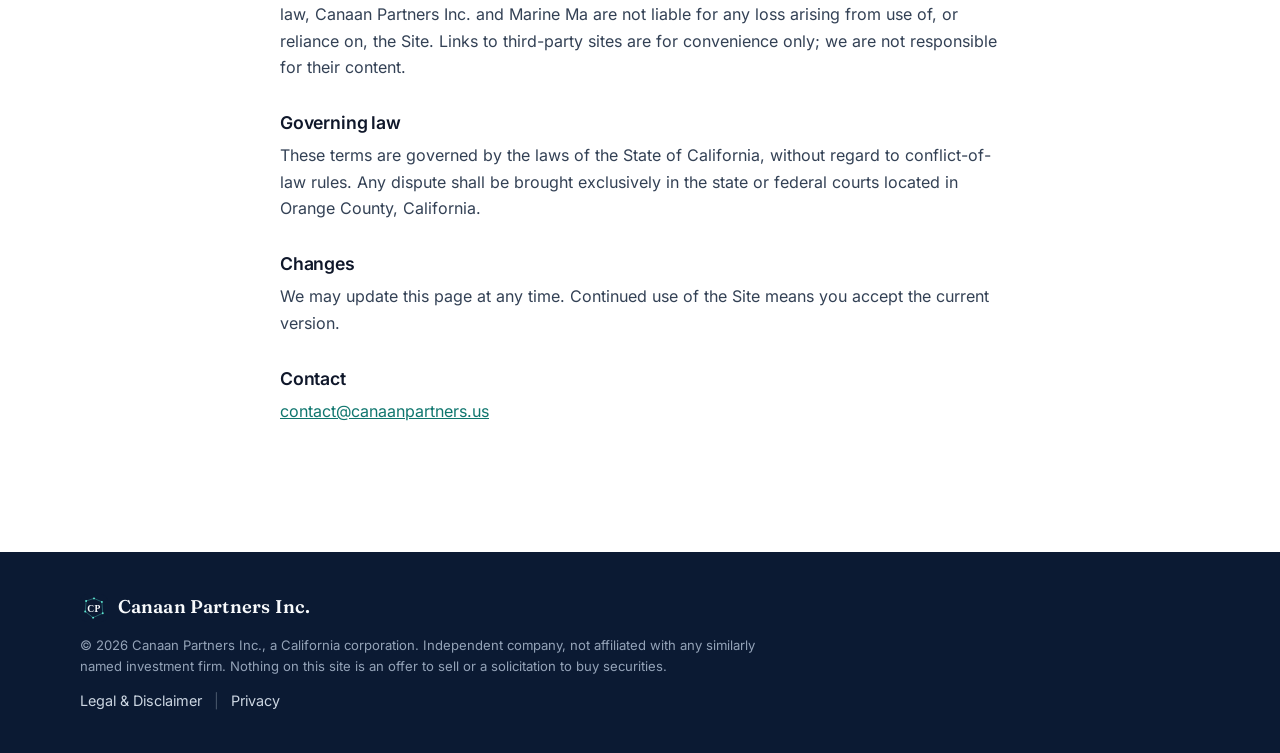
==== commit ef1a2357: "Richer What we offer copy; partner note update" ====
--- a/legal.html
+++ b/legal.html
@@ -55,7 +55,7 @@
       </section>
       <section>
         <h2>Strategic partners</h2>
-        <p>Companies are listed to reflect a collaborative or strategic relationship only. A listing does not imply endorsement by, or affiliation with, any listed company, or that CP endorses any company or its products. Company names and marks belong to their respective owners.</p>
+        <p>Companies are listed to reflect collaborative or strategic relationships. Listings do not imply endorsement by the listed companies, or that CP endorses any company or its products. Company names and marks belong to their respective owners.</p>
       </section>
       <section>
         <h2>Forward-looking statements</h2>
--- a/assets/styles.css
+++ b/assets/styles.css
@@ -157,7 +157,11 @@
 .hero-vision { margin-top: 1.25rem; color: #e2e8f0; font-family: var(--serif); font-size: clamp(1.05rem, 1.8vw, 1.2rem); }
 .hero-vision span { font-family: var(--sans); text-transform: uppercase; letter-spacing: .14em; font-size: .72rem; font-weight: 600; color: var(--teal); margin-right: .6rem; }
 
-#offer .cards { grid-template-columns: repeat(auto-fit, minmax(200px, 1fr)); }
+#offer .cards { grid-template-columns: repeat(6, 1fr); align-items: stretch; }
+#offer .card { grid-column: span 2; display: flex; flex-direction: column; }
+#offer .card:nth-child(4), #offer .card:nth-child(5) { grid-column: span 3; }
+@media (max-width: 860px) { #offer .cards { grid-template-columns: 1fr 1fr; } #offer .card, #offer .card:nth-child(4), #offer .card:nth-child(5) { grid-column: auto; } #offer .card:nth-child(5) { grid-column: 1 / -1; } }
+@media (max-width: 720px) { #offer .cards { grid-template-columns: 1fr; } #offer .card:nth-child(5) { grid-column: auto; } }
 .soon { display: inline-block; margin-left: .35rem; padding: .1rem .5rem; border-radius: 999px; background: rgba(15,118,110,.1); color: var(--teal-deep); font-size: .7rem; font-weight: 600; letter-spacing: .06em; text-transform: uppercase; vertical-align: middle; }
 .fda-note { margin-top: 1.75rem; padding-top: 1rem; border-top: 1px solid var(--line); color: var(--muted); font-size: .82rem; max-width: 90ch; }
 
